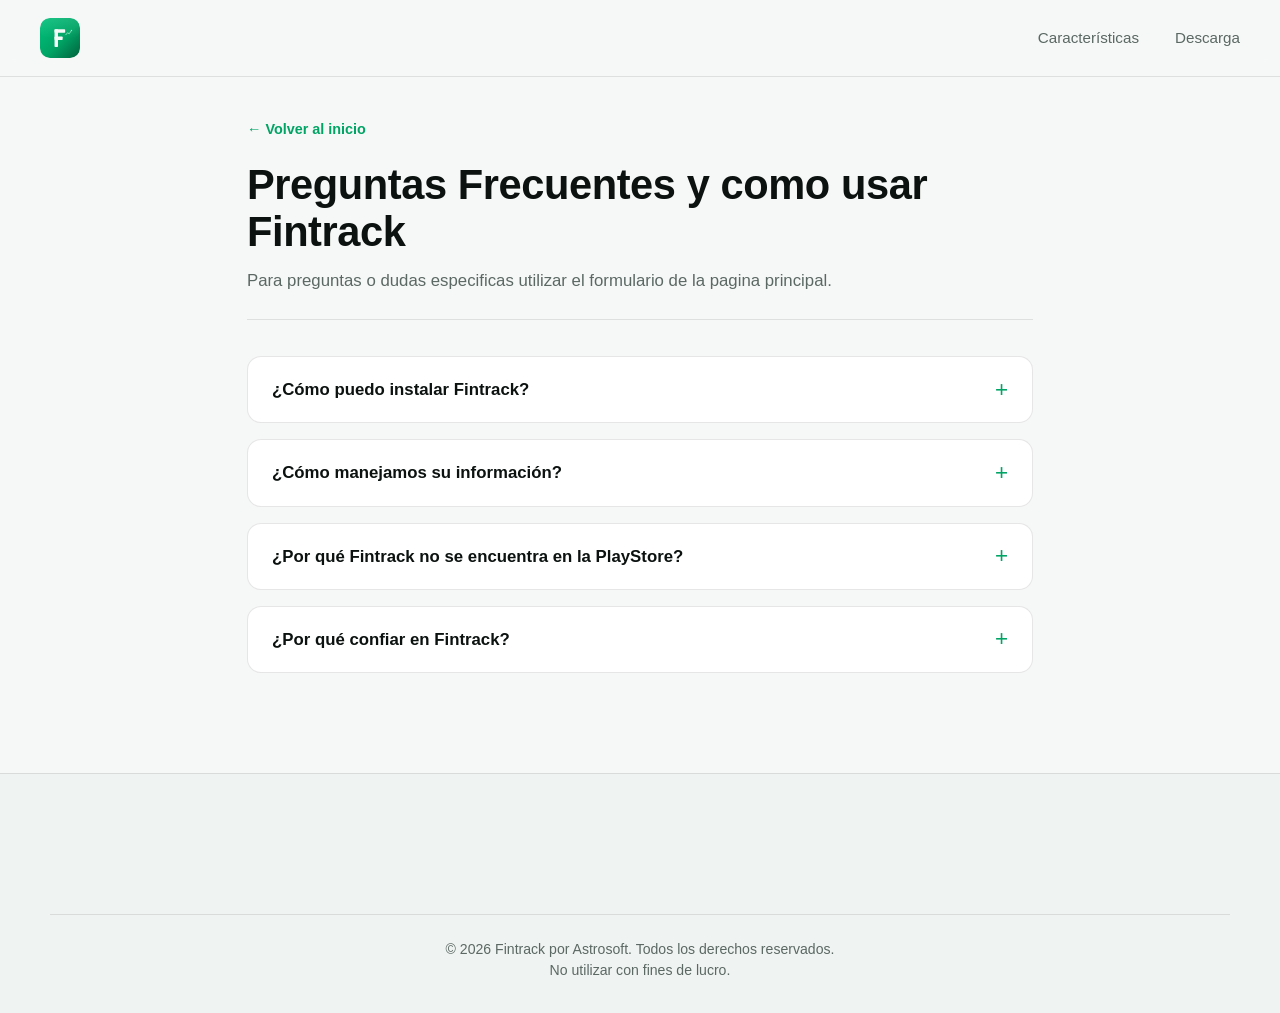
==== app/faqs.html @ 6be8a077 "FAQs" ====
<!DOCTYPE html>
<html>
    <head>
        <meta charset="UTF-8">
        <link rel="stylesheet" href="./style.css">
    </head>
    <body>
         <header>
        <div class="icon">
            <a href="index.html"><img src="./assets/fintrack-icon.svg" alt="icono-de-fintrack"></a>
        </div>
        <nav>
            <ul>
                <li><a href="index.html#caracteristicas">Características</a></li>
                <li><a href="index.html#descarga">Descarga</a></li>
            </ul>
        </nav>
    </header>
    <main class="faqs-container">
        <a href="index.html" class="back-link">← Volver al inicio</a>
        <div class="faqs-header">
            <h1> Preguntas Frecuentes y como usar Fintrack</h1>
            <p>Para preguntas o dudas especificas utilizar el formulario de la pagina principal.</p>

        </div>
        <div class="faqs-content">
            <details class="faq-item">
                <summary class="faq-question">¿Cómo puedo instalar Fintrack?</summary>
                <p class="faq-answer"> Instalar Fintrack es sencillo: Comience por dar click en el botón de descargar ahora para instalar el archivo APK, este archivo se guardara en su carpeta de Descargas o Downloads de su dispositivo, una vez descargado usted debe buscar el archivo en la carpeta y ejecutarlo, normalmente el dispositivo puede solicitar permisos de instalación que debera aprobar si decide instalar nuestra aplicación.</p>
            </details>
            <details class="faq-item">
                <summary class="faq-question"> ¿Cómo manejamos su información?  </summary>
                <p class="faq-answer">
                    En Astrosoft nos preocupamos por la seguridad de su información por lo que sus datos estan completamente resguardados en nuestra base de datos y no se envian a ningun lugar ajeno a nuestro control, todas las contraseñas son encriptadas y nosotros no tenemos acceso a la contraseña. La dirección de correo proporcionada puede ser usada para mantener comunicación via gmail en caso de ser requerido. Adicionalmente no registramos ni solicitamos información de ningun tipo de tarjeta o cuenta de banco, por lo que sus datos financieros son solo aquellos ingresados por usted para la gestión y generación de las gráficas.
                </p>
            </details>
            <details class="faq-item">
                 <summary class="faq-question">¿Por qué Fintrack no se encuentra en la PlayStore?</summary>
                <p class="faq-answer">
                  La PlayStore solicita a los desarrolladores un conjunto de reglas y restricciones ademas de cuotas y pagos para tener una oportunidad de subir nuestra aplicación, ¿Qué quiere decir esto? que no hay garantia de que nuestra aplicación sea publicada pese a cumplir con los requisitos solicitados, por lo que optamos que nuestra aplicación sea alojada bajo nuestro total control, permitiendonos brindar apoyo directo a los usuarios.
                 </p>
            </details>
            <details class="faq-item">
                <summary class="faq-question"> ¿Por qué confiar en Fintrack? </summary>
                <p class="faq-answer">
                    Fintrack es una aplicación de código abierto, esto significa que cualquiera que desee puede ver el código fuente de la aplicación sin embargo no admitimos cambios en el código que no provengan de algun miembro de Astrosoft o nuestros colaboradores de confianza. Adicionalmente adjuntamos evidencia del sitio <a href="https://www.virustotal.com/gui/"> Virus Total</a> que verifica y analiza nuestro archivo APK buscando vulnerabilidades, virus o malware, para que usted pueda verificar que es totalmente seguro instalar Fintrack.
                </p>
                <img src="./assets/vt.png" alt="Virus total check">

            </details>
        </div>
    </main>
      <footer>
        <div class="footer-bottom">
            <p>&copy; 2026 Fintrack por Astrosoft. Todos los derechos reservados.</p>
            <p> No utilizar con fines de lucro. </p>
        </div>
    </footer>
    </body>
</html>
---- app/style.css ----
/* =========================================================
   FINTRACK — LANDING PAGE STYLES
   Paleta: verde acento #00a465, con modo oscuro (por defecto)
   y modo claro automático según el sistema del usuario
   ========================================================= */

:root{
  --bg: #05070A;
  --bg-soft: #0B0F14;
  --bg-card: #10161C;
  --panel-deep: #0D2A20;
  --nav-bg: rgba(5, 7, 10, 0.85);
  --border: rgba(255,255,255,0.08);
  --green: #00a465;
  --green-soft: rgba(0, 164, 101, 0.12);
  --green-soft-strong: rgba(0, 164, 101, 0.22);
  --text: #F5F7F8;
  --text-muted: #9AA5AC;
  --radius-lg: 22px;
  --radius-md: 14px;
  --font-body: -apple-system, BlinkMacSystemFont, "Segoe UI", Inter, sans-serif;
  color-scheme: dark;
}

@media (prefers-color-scheme: light){
  :root{
    --bg: #F6F8F7;
    --bg-soft: #EFF3F1;
    --bg-card: #FFFFFF;
    --panel-deep: #DCEEE5;
    --nav-bg: rgba(246, 248, 247, 0.85);
    --border: rgba(11, 18, 16, 0.10);
    --green-soft: rgba(0, 164, 101, 0.10);
    --green-soft-strong: rgba(0, 164, 101, 0.16);
    --text: #0B1210;
    --text-muted: #5B6864;
    color-scheme: light;
  }
}

*{ box-sizing: border-box; margin: 0; padding: 0; }

html{
  scroll-behavior: smooth;
  overflow-x: hidden;
}

body{
  background: var(--bg);
  color: var(--text);
  font-family: var(--font-body);
  line-height: 1.5;
  -webkit-font-smoothing: antialiased;
  transition: background 0.2s ease, color 0.2s ease;
}

img{ display:block; max-width: 100%; }

a{ color: inherit; text-decoration: none; }

button{
  font-family: inherit;
  cursor: pointer;
  border: none;
}

ul{ list-style: none; }

.wrap{
  max-width: 1180px;
  margin: 0 auto;
  padding: 0 32px;
}

@media (max-width: 640px){
  .wrap{ padding: 0 20px; }
}

/* ---------------------------------------------------------
   HEADER / NAV
--------------------------------------------------------- */
header{
  position: sticky;
  top: 0;
  z-index: 100;
  display: flex;
  align-items: center;
  justify-content: space-between;
  gap: 16px;
  padding: 16px 20px;
  background: var(--nav-bg);
  backdrop-filter: blur(10px);
  border-bottom: 1px solid var(--border);
}

@media (min-width: 640px){
  header{ padding: 18px 40px; }
}

header .icon{
  width: 40px;
  height: 40px;
  border-radius: 10px;
  overflow: hidden;
  flex-shrink: 0;
  display: flex;
  align-items: center;
  justify-content: center;
}
header .icon img{
  width: 100%;
  height: 100%;
  object-fit: contain;
}

nav ul{
  display: flex;
  align-items: center;
  gap: 36px;
}
nav ul li a{
  font-size: 0.95rem;
  color: var(--text-muted);
  font-weight: 500;
  transition: color 0.2s ease;
}
nav ul li a:hover{ color: var(--text); }

.download{
  display: inline-block;
  border: 1px solid rgba(0, 164, 101, 0.4);
  background: var(--green-soft);
  color: var(--green);
  border-radius: 100px;
  padding: 7px 18px;
  font-family: monospace;
  font-size: 0.8rem;
  letter-spacing: 0.1em;
  text-transform: uppercase;
  font-weight: 700;
  margin: 0 auto 20px;
}

/* Botón hamburguesa — solo visible en móvil */
.menu-toggle{
  display: none;
  flex-direction: column;
  justify-content: center;
  align-items: center;
  gap: 5px;
  width: 40px;
  height: 40px;
  background: transparent;
  border: 1px solid var(--border);
  border-radius: 10px;
  flex-shrink: 0;
}
.menu-toggle span{
  width: 18px;
  height: 2px;
  background: var(--text);
  border-radius: 2px;
  transition: transform 0.25s ease, opacity 0.25s ease;
}
.menu-toggle.open span:nth-child(1){ transform: translateY(7px) rotate(45deg); }
.menu-toggle.open span:nth-child(2){ opacity: 0; }
.menu-toggle.open span:nth-child(3){ transform: translateY(-7px) rotate(-45deg); }

@media (max-width: 800px){
  .menu-toggle{ display: flex; }

  nav ul{
    display: none;
    position: absolute;
    top: 100%;
    left: 0;
    right: 0;
    flex-direction: column;
    align-items: flex-start;
    gap: 0;
    padding: 8px 20px 18px;
    background: var(--nav-bg);
    backdrop-filter: blur(10px);
    border-bottom: 1px solid var(--border);
  }
  nav ul.show{ display: flex; }
  nav ul li{ width: 100%; }
  nav ul li a{
    display: block;
    width: 100%;
    padding: 13px 0;
    border-bottom: 1px solid var(--border);
  }
  nav ul li:last-child a{ border-bottom: none; }
}

/* ---------------------------------------------------------
   HERO
--------------------------------------------------------- */
.hero{
  position: relative;
  z-index: 0;
  display: grid;
  grid-template-columns: 1fr 1.05fr;
  align-items: center;
  gap: 60px;
  padding: 100px 40px 90px;
  max-width: 1180px;
  margin: 0 auto;
}

.hero::before{
  content: "";
  position: absolute;
  inset: -120px -160px;
  background:
    radial-gradient(480px circle at 82% 18%, var(--green-soft-strong), transparent 70%),
    radial-gradient(420px circle at 8% 85%, var(--green-soft), transparent 70%);
  filter: blur(70px);
  z-index: -2;
  pointer-events: none;
}

.hero::after{
  content: "";
  position: absolute;
  inset: 0;
  background-image: radial-gradient(var(--border) 1px, transparent 1px);
  background-size: 26px 26px;
  -webkit-mask-image: radial-gradient(ellipse 70% 60% at 50% 40%, black 0%, transparent 75%);
  mask-image: radial-gradient(ellipse 70% 60% at 50% 40%, black 0%, transparent 75%);
  opacity: 0.7;
  z-index: -1;
  pointer-events: none;
}

@media (max-width: 900px){
  .hero{
    grid-template-columns: 1fr;
    padding: 56px 24px 48px;
    text-align: left;
  }
}

.hero-title{
  font-size: clamp(2.4rem, 5vw, 3.6rem);
  font-weight: 800;
  line-height: 1.08;
  letter-spacing: -0.02em;
}

.hero .desc{
  margin-top: 22px;
  font-size: 1.1rem;
  color: var(--text-muted);
  max-width: 460px;
  line-height: 1.6;
}

.hero button{
  margin-top: 34px;
  background: var(--green);
  color: white;
  padding: 16px 30px;
  border-radius: 100px;
  font-weight: 700;
  font-size: 1rem;
  transition: transform 0.2s ease, background 0.2s ease;
}
.hero button:hover{
  background: #00c078;
  transform: translateY(-2px);
}
.hero button a{ color: inherit; }

@media (max-width: 480px){
  .hero button{
    width: 100%;
    text-align: center;
    padding: 15px 20px;
  }
}

.hero .right{
  display: flex;
  justify-content: center;
}
.hero .right img{
  width: 100%;
  max-width: 460px;
  height: auto;
  object-fit: contain;
}

/* ---------------------------------------------------------
   SECTION HEADERS (compartido por características / funcionamiento)
--------------------------------------------------------- */
.caracteristicas,
.funcionamiento{
  padding: 90px 40px;
  max-width: 1180px;
  margin: 0 auto;
  text-align: center;
}

@media (max-width: 640px){
  .caracteristicas,
  .funcionamiento{ padding: 64px 24px; }
}

.caracteristicas > p:first-child,
.funcionamiento > p:first-child{
  font-family: monospace;
  font-size: 0.8rem;
  letter-spacing: 0.1em;
  text-transform: uppercase;
  color: var(--green);
  font-weight: 700;
  margin-bottom: 16px;
}

.caracteristicas > h1,
.funcionamiento > h1{
  font-size: clamp(1.9rem, 3.6vw, 2.6rem);
  font-weight: 800;
  line-height: 1.15;
  letter-spacing: -0.01em;
}

.caracteristicas > p:nth-of-type(2){
  margin: 18px auto 0;
  max-width: 560px;
  color: var(--text-muted);
  font-size: 1.05rem;
  line-height: 1.6;
}

/* ---------------------------------------------------------
   FEATURES GRID
--------------------------------------------------------- */
.grid-caracteristicas{
  margin-top: 56px;
  display: grid;
  grid-template-columns: repeat(3, 1fr);
  gap: 24px;
  text-align: left;
}

@media (max-width: 900px){
  .grid-caracteristicas{ grid-template-columns: 1fr; }
}

.card{
  background: var(--bg-card);
  border: 1px solid var(--border);
  border-radius: var(--radius-md);
  padding: 30px 26px;
  transition: transform 0.25s ease, border-color 0.25s ease;
}
.card:hover{
  transform: translateY(-4px);
  border-color: var(--green);
}

@media (max-width: 480px){
  .card{ padding: 22px 20px; }
}

.card img{
  width: 76px;
  height: 76px;
  padding: 16px;
  box-sizing: border-box;
  object-fit: contain;
  border-radius: 16px;
  background: var(--green-soft-strong);
  border: 1px solid rgba(0, 164, 101, 0.3);
  margin-bottom: 22px;
}

.card h3{
  font-size: 1.1rem;
  font-weight: 700;
  line-height: 1.3;
  margin-bottom: 12px;
}

.card p{
  font-size: 0.92rem;
  color: var(--text-muted);
  line-height: 1.6;
}

/* ---------------------------------------------------------
   FUNCIONAMIENTO (pasos)
--------------------------------------------------------- */
.funcionamiento img{
  width: 100%;
  max-width: 700px;
  height: 2px;
  margin: 56px auto 0;
  background: linear-gradient(90deg, transparent, var(--green), transparent);
  border: none;
}

@media (max-width: 860px){
  .funcionamiento img{ display: none; }
}

.funcionamiento{
  display: flex;
  flex-direction: column;
  align-items: center;
}

.funcionamiento > div.funCard:nth-of-type(1),
.funcionamiento > div.funCard{
  /* el contenedor de las 3 tarjetas se organiza como grid */
}

/* Envolvemos visualmente las 3 tarjetas en fila mediante grid en el propio flujo */
.funcionamiento{
  display: block;
}
.funcionamiento .funCard{
  display: inline-block;
  vertical-align: top;
  width: 30%;
  min-width: 210px;
  margin: 40px 1.5% 0;
  text-align: center;
}

@media (max-width: 860px){
  .funcionamiento .funCard{
    width: 100%;
    margin: 32px 0 0;
    display: block;
  }
}

.funCard h4{
  font-size: 1.15rem;
  font-weight: 700;
  margin-bottom: 10px;
}

.funCard p{
  font-size: 0.95rem;
  color: var(--text-muted);
  line-height: 1.6;
  max-width: 300px;
  margin: 0 auto;
}

/* ---------------------------------------------------------
   DESCARGA (CTA final)
--------------------------------------------------------- */
.descarga{
  max-width: 900px;
  margin: 0 auto;
  padding: 100px 40px 120px;
  text-align: center;
}

@media (max-width: 640px){
  .descarga{ padding: 64px 24px 80px; }
}

.descarga img{
  width: 160px;
  height: 44px;
  margin: 0 auto 24px;
  border-radius: 100px;
  background: var(--green-soft);
  border: 1px solid var(--green);
}

.descarga h1{
  font-size: clamp(2rem, 4vw, 2.8rem);
  font-weight: 800;
  line-height: 1.15;
}

.descarga h1 span{
  color: var(--green);
}

.descarga > p{
  margin-top: 22px;
  color: var(--text-muted);
  font-size: 1.05rem;
  max-width: 560px;
  margin-left: auto;
  margin-right: auto;
  line-height: 1.6;
}

.descarga button{
  margin-top: 36px;
  background: var(--green);
  color: white;
  padding: 17px 34px;
  border-radius: 100px;
  font-weight: 700;
  font-size: 1rem;
  transition: transform 0.2s ease, background 0.2s ease;
}
.descarga button:hover{
  background: #00c078;
  transform: translateY(-2px);
}
/* ---------------------------------------------------------
   VIDEO
--------------------------------------------------------- */
.video {
  padding: 80px 40px;
  max-width: 900px;
  margin: 0 auto;
  text-align: center;
}

.video h1 {
  font-size: clamp(1.9rem, 3.6vw, 2.6rem);
  font-weight: 800;
  line-height: 1.15;
  letter-spacing: -0.01em;
  margin-bottom: 32px;
}

.video video {
  width: 100%;
  max-width: 800px;
  height: auto;
  border-radius: var(--radius-lg);
  border: 1px solid var(--border);
  background: var(--bg-card);
  box-shadow: 0 20px 40px rgba(0, 0, 0, 0.3);
  outline: none;
}

@media (max-width: 640px) {
  .video {
    padding: 56px 24px;
  }
}
/* ---------------------------------------------------------
   SOPORTE / FORMULARIO (Tally)
--------------------------------------------------------- */
.formulario {
  padding: 90px 40px;
  max-width: 900px;
  margin: 0 auto;
  text-align: center;
}

@media (max-width: 640px) {
  .formulario {
    padding: 64px 24px;
  }
}

.formulario h1 {
  font-size: clamp(1.9rem, 3.6vw, 2.6rem);
  font-weight: 800;
  line-height: 1.15;
  letter-spacing: -0.01em;
  margin-bottom: 16px;
}

.formulario > p {
  color: var(--text-muted);
  font-size: 1.05rem;
  max-width: 580px;
  margin: 0 auto 40px;
  line-height: 1.6;
}

/* Contenedor e iframe de Tally */
.formulario iframe {
  width: 100%;
  border: 1px solid var(--border);
  border-radius: var(--radius-lg);
  background: var(--bg-card);
  box-shadow: 0 12px 32px rgba(0, 0, 0, 0.2);
  transition: border-color 0.3s ease;
}

.formulario iframe:hover {
  border-color: rgba(0, 164, 101, 0.4);
}
/* ---------------------------------------------------------
   FOOTER
--------------------------------------------------------- */
footer {
  background: var(--bg-soft);
  border-top: 1px solid var(--border);
  padding: 80px 40px 32px;
  margin-top: 60px;
}

.footer-container {
  max-width: 1180px;
  margin: 0 auto;
  display: flex;
  justify-content: space-between;
  flex-wrap: wrap;
  gap: 40px;
}

.footer-brand {
  max-width: 320px;
}

.footer-logo {
  width: 44px;
  height: 44px;
  margin-bottom: 12px;
}

.footer-brand h3 {
  font-size: 1.3rem;
  font-weight: 800;
  color: var(--text);
  margin-bottom: 8px;
}

.footer-brand p {
  color: var(--text-muted);
  font-size: 0.95rem;
  line-height: 1.6;
}

.footer-links h4 {
  color: var(--green);
  font-size: 0.85rem;
  font-family: monospace;
  letter-spacing: 0.1em;
  text-transform: uppercase;
  font-weight: 700;
  margin-bottom: 18px;
}

.footer-links ul {
  display: flex;
  flex-direction: column;
  gap: 12px;
}

.footer-links li a {
  color: var(--text-muted);
  font-size: 0.95rem;
  font-weight: 500;
  transition: color 0.2s ease;
}

.footer-links li a:hover {
  color: var(--text);
}

.footer-bottom {
  max-width: 1180px;
  margin: 60px auto 0;
  padding-top: 24px;
  border-top: 1px solid var(--border);
  text-align: center;
  font-size: 0.88rem;
  color: var(--text-muted);
}

@media (max-width: 768px) {
  footer {
    padding: 56px 24px 24px;
  }

  .footer-container {
    flex-direction: column;
    gap: 36px;
  }

  .footer-bottom {
    margin-top: 40px;
  }
}
  
        .legal-container {
            max-width: 850px;
            margin: 40px auto 80px;
            padding: 0 24px;
        }

        .legal-header {
            border-bottom: 1px solid var(--border);
            padding-bottom: 24px;
            margin-bottom: 32px;
        }

        .legal-header h1 {
            font-size: clamp(2rem, 4vw, 2.5rem);
            font-weight: 800;
            margin-bottom: 8px;
        }

        .legal-header p {
            color: var(--text-muted);
            font-size: 0.95rem;
        }

        .legal-content h2 {
            font-size: 1.35rem;
            color: var(--green);
            margin: 32px 0 12px;
            font-weight: 700;
        }

        .legal-content p, .legal-content li {
            color: var(--text-muted);
            font-size: 1rem;
            line-height: 1.7;
            margin-bottom: 12px;
        }

        .legal-content ul {
            list-style: disc;
            padding-left: 24px;
            margin-bottom: 16px;
        }

        .legal-content strong {
            color: var(--text);
        }

        .back-link {
            display: inline-block;
            margin-bottom: 20px;
            color: var(--green);
            font-weight: 600;
            font-size: 0.9rem;
        }
/* ---------------------------------------------------------
   FAQS (Preguntas Frecuentes)
--------------------------------------------------------- */
.faqs-container {
  max-width: 850px;
  margin: 40px auto 100px;
  padding: 0 32px;
}

@media (max-width: 640px) {
  .faqs-container {
    margin: 24px auto 64px;
    padding: 0 20px;
  }
}

.faqs-header {
  margin-bottom: 36px;
  border-bottom: 1px solid var(--border);
  padding-bottom: 24px;
}

.faqs-header h1 {
  font-size: clamp(1.9rem, 3.6vw, 2.6rem);
  font-weight: 800;
  line-height: 1.15;
  letter-spacing: -0.01em;
  color: var(--text);
  margin-bottom: 12px;
}

.faqs-header p {
  color: var(--text-muted);
  font-size: 1.05rem;
  line-height: 1.6;
}

.faqs-content {
  display: flex;
  flex-direction: column;
  gap: 16px;
}

.faq-item {
  background: var(--bg-card);
  border: 1px solid var(--border);
  border-radius: var(--radius-md);
  overflow: hidden;
  transition: border-color 0.25s ease, transform 0.25s ease;
}

.faq-item:hover {
  border-color: rgba(0, 164, 101, 0.4);
}

.faq-item[open] {
  border-color: var(--green);
}

.faq-question {
  padding: 20px 24px;
  font-size: 1.05rem;
  font-weight: 600;
  color: var(--text);
  cursor: pointer;
  list-style: none;
  display: flex;
  justify-content: space-between;
  align-items: center;
  gap: 16px;
  user-select: none;
  transition: background-color 0.2s ease;
}

.faq-question::-webkit-details-marker {
  display: none;
}

.faq-question:hover {
  background: var(--green-soft);
}

/* Indicador '+' con rotación suave a 'x' */
.faq-question::after {
  content: "+";
  font-size: 1.4rem;
  font-weight: 500;
  color: var(--green);
  line-height: 1;
  transition: transform 0.25s ease, color 0.25s ease;
  flex-shrink: 0;
}

.faq-item[open] .faq-question::after {
  transform: rotate(45deg);
}

.faq-answer {
  padding: 0 24px 24px 24px;
  color: var(--text-muted);
  font-size: 0.96rem;
  line-height: 1.7;
}

.faq-item[open] .faq-answer {
  animation: faqFadeIn 0.25s ease-out;
}

.faq-answer a {
  color: var(--green);
  text-decoration: underline;
  text-underline-offset: 3px;
  font-weight: 500;
  transition: color 0.2s ease;
}

.faq-answer a:hover {
  color: #00c078;
}

/* Imagen de comprobación (Virus Total) */
.faq-item img {
  display: block;
  max-width: 100%;
  height: auto;
  margin-top: 18px;
  border-radius: var(--radius-md);
  border: 1px solid var(--border);
  background: var(--bg);
}

@keyframes faqFadeIn {
  from {
    opacity: 0;
    transform: translateY(-4px);
  }
  to {
    opacity: 1;
    transform: translateY(0);
  }
}
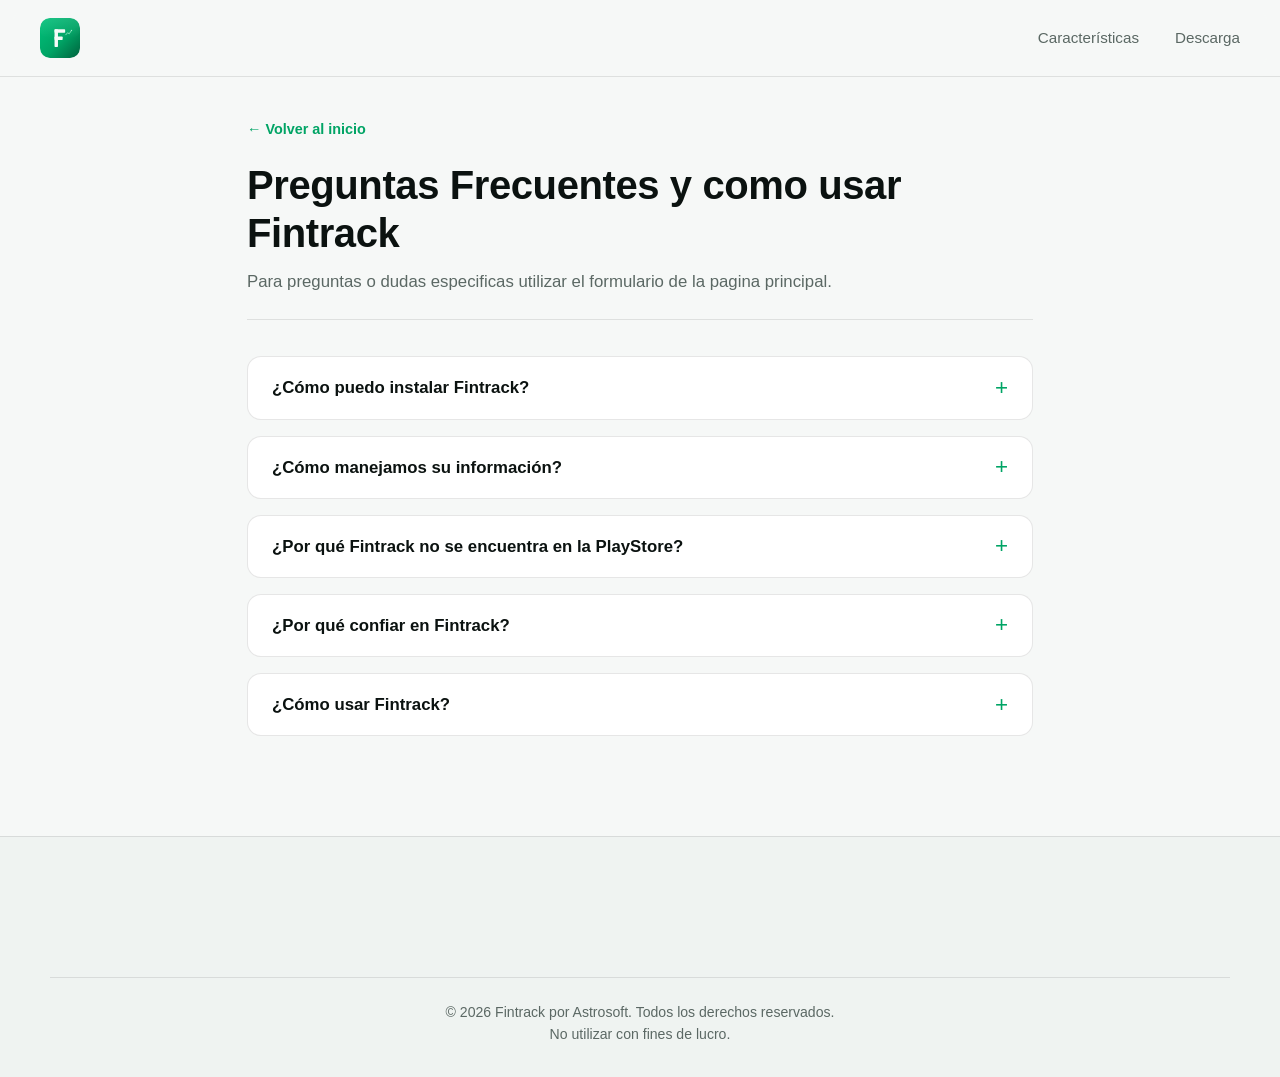
==== commit 2735d4bf: "Nosotros" ====
--- a/app/faqs.html
+++ b/app/faqs.html
@@ -48,6 +48,26 @@
                 <img src="./assets/vt.png" alt="Virus total check">
 
             </details>
+            <details class="faq-item">
+                <summary class="faq-question"> ¿Cómo usar Fintrack?</summary>
+                <p class="faq-answer">
+                    Una vez que usted ha instalado la aplicación lo primero que debe hacer es crear una cuenta, comience registrando su correo electrónico, nombre, apellido y contraseña. Estos datos permiten un registro para sus siguientes actividades:
+                    
+                </p>
+                <ul class="faq-answer">
+                    <li>
+                        <strong>Registrar Ingreso:</strong> El primer paso es registrar o añadir un ingreso a su cuenta, no conectamos su saldo de ninguna cuenta bancaria por lo que el monto que usted ingrese es independiente de cualquier otra información financiera.
+                    </li>
+                    <li>
+                        <strong>Registrar Gasto:</strong>
+                        Una vez que usted ingreso un saldo, este puede ser restado registrando algun gasto por alguna categoria, estos gastos permiten crear gráficas que usted puede analizar o visualizar para entender hacia donde tiende destinar sus fondos.
+                    </li>
+                    <li>
+                        <strong>Exportar Datos:</strong>
+                        Exportar sus datos permite generar un archivo PDF con el contenido de sus ultimos movimientos en forma de tablas que facilitan la lectura.
+                    </li>
+                </ul>
+            </details>
         </div>
     </main>
       <footer>
--- a/app/style.css
+++ b/app/style.css
@@ -877,4 +877,178 @@
     opacity: 1;
     transform: translateY(0);
   }
+}
+/* ---------------------------------------------------------
+   FAQS (Preguntas Frecuentes) — RESPONSIVO Y FLUIDO
+--------------------------------------------------------- */
+.faqs-container {
+  max-width: 850px;
+  margin: 40px auto 100px;
+  padding: 0 32px;
+  width: 100%;
+}
+
+.faqs-header {
+  margin-bottom: 36px;
+  border-bottom: 1px solid var(--border);
+  padding-bottom: 24px;
+}
+
+.faqs-header h1 {
+  font-size: clamp(1.6rem, 4vw, 2.5rem);
+  font-weight: 800;
+  line-height: 1.2;
+  letter-spacing: -0.01em;
+  color: var(--text);
+  margin-bottom: 12px;
+  /* Evita que palabras muy largas rompan el layout en pantallas pequeñas */
+  overflow-wrap: break-word; 
+}
+
+.faqs-header p {
+  color: var(--text-muted);
+  font-size: clamp(0.95rem, 1.8vw, 1.05rem);
+  line-height: 1.6;
+}
+
+.faqs-content {
+  display: flex;
+  flex-direction: column;
+  gap: 16px;
+  width: 100%;
+}
+
+.faq-item {
+  background: var(--bg-card);
+  border: 1px solid var(--border);
+  border-radius: var(--radius-md);
+  overflow: hidden;
+  transition: border-color 0.25s ease, transform 0.25s ease;
+  width: 100%;
+}
+
+.faq-item:hover {
+  border-color: rgba(0, 164, 101, 0.4);
+}
+
+.faq-item[open] {
+  border-color: var(--green);
+}
+
+.faq-question {
+  padding: 18px 24px;
+  font-size: clamp(0.95rem, 2vw, 1.05rem);
+  font-weight: 600;
+  color: var(--text);
+  cursor: pointer;
+  list-style: none;
+  display: flex;
+  justify-content: space-between;
+  align-items: center;
+  gap: 16px;
+  user-select: none;
+  transition: background-color 0.2s ease;
+  /* Área táctil cómoda para móviles */
+  min-height: 56px; 
+}
+
+.faq-question::-webkit-details-marker {
+  display: none;
+}
+
+.faq-question:hover {
+  background: var(--green-soft);
+}
+
+/* Indicador dinámico '+' */
+.faq-question::after {
+  content: "+";
+  font-size: 1.4rem;
+  font-weight: 500;
+  color: var(--green);
+  line-height: 1;
+  transition: transform 0.25s ease, color 0.25s ease;
+  flex-shrink: 0;
+}
+
+.faq-item[open] .faq-question::after {
+  transform: rotate(45deg);
+}
+
+.faq-answer {
+  padding: 0 24px 20px 24px;
+  color: var(--text-muted);
+  font-size: clamp(0.9rem, 1.6vw, 0.96rem);
+  line-height: 1.7;
+  overflow-wrap: break-word;
+}
+
+.faq-item[open] .faq-answer {
+  animation: faqFadeIn 0.25s ease-out;
+}
+
+.faq-answer a {
+  color: var(--green);
+  text-decoration: underline;
+  text-underline-offset: 3px;
+  font-weight: 500;
+  transition: color 0.2s ease;
+  /* Garantiza saltos de línea en URLs o enlaces largos */
+  word-break: break-all;
+}
+
+.faq-answer a:hover {
+  color: #00c078;
+}
+
+/* Ajuste responsivo para la captura de Virus Total */
+.faq-item img {
+  display: block;
+  width: 100%;
+  max-width: 100%;
+  height: auto;
+  margin-top: 18px;
+  border-radius: var(--radius-md);
+  border: 1px solid var(--border);
+  background: var(--bg);
+  object-fit: contain;
+}
+
+@keyframes faqFadeIn {
+  from {
+    opacity: 0;
+    transform: translateY(-4px);
+  }
+  to {
+    opacity: 1;
+    transform: translateY(0);
+  }
+}
+
+/* ---------------------------------------------------------
+   MEDIA QUERIES — ADAPTACIÓN A PANTALLAS PEQUEÑAS
+--------------------------------------------------------- */
+@media (max-width: 640px) {
+  .faqs-container {
+    margin: 20px auto 60px;
+    padding: 0 16px;
+  }
+
+  .faqs-header {
+    margin-bottom: 24px;
+    padding-bottom: 16px;
+  }
+
+  .faq-question {
+    padding: 14px 16px;
+    gap: 12px;
+  }
+
+  .faq-answer {
+    padding: 0 16px 16px 16px;
+  }
+
+  .faq-item img {
+    margin-top: 12px;
+  }
 }
